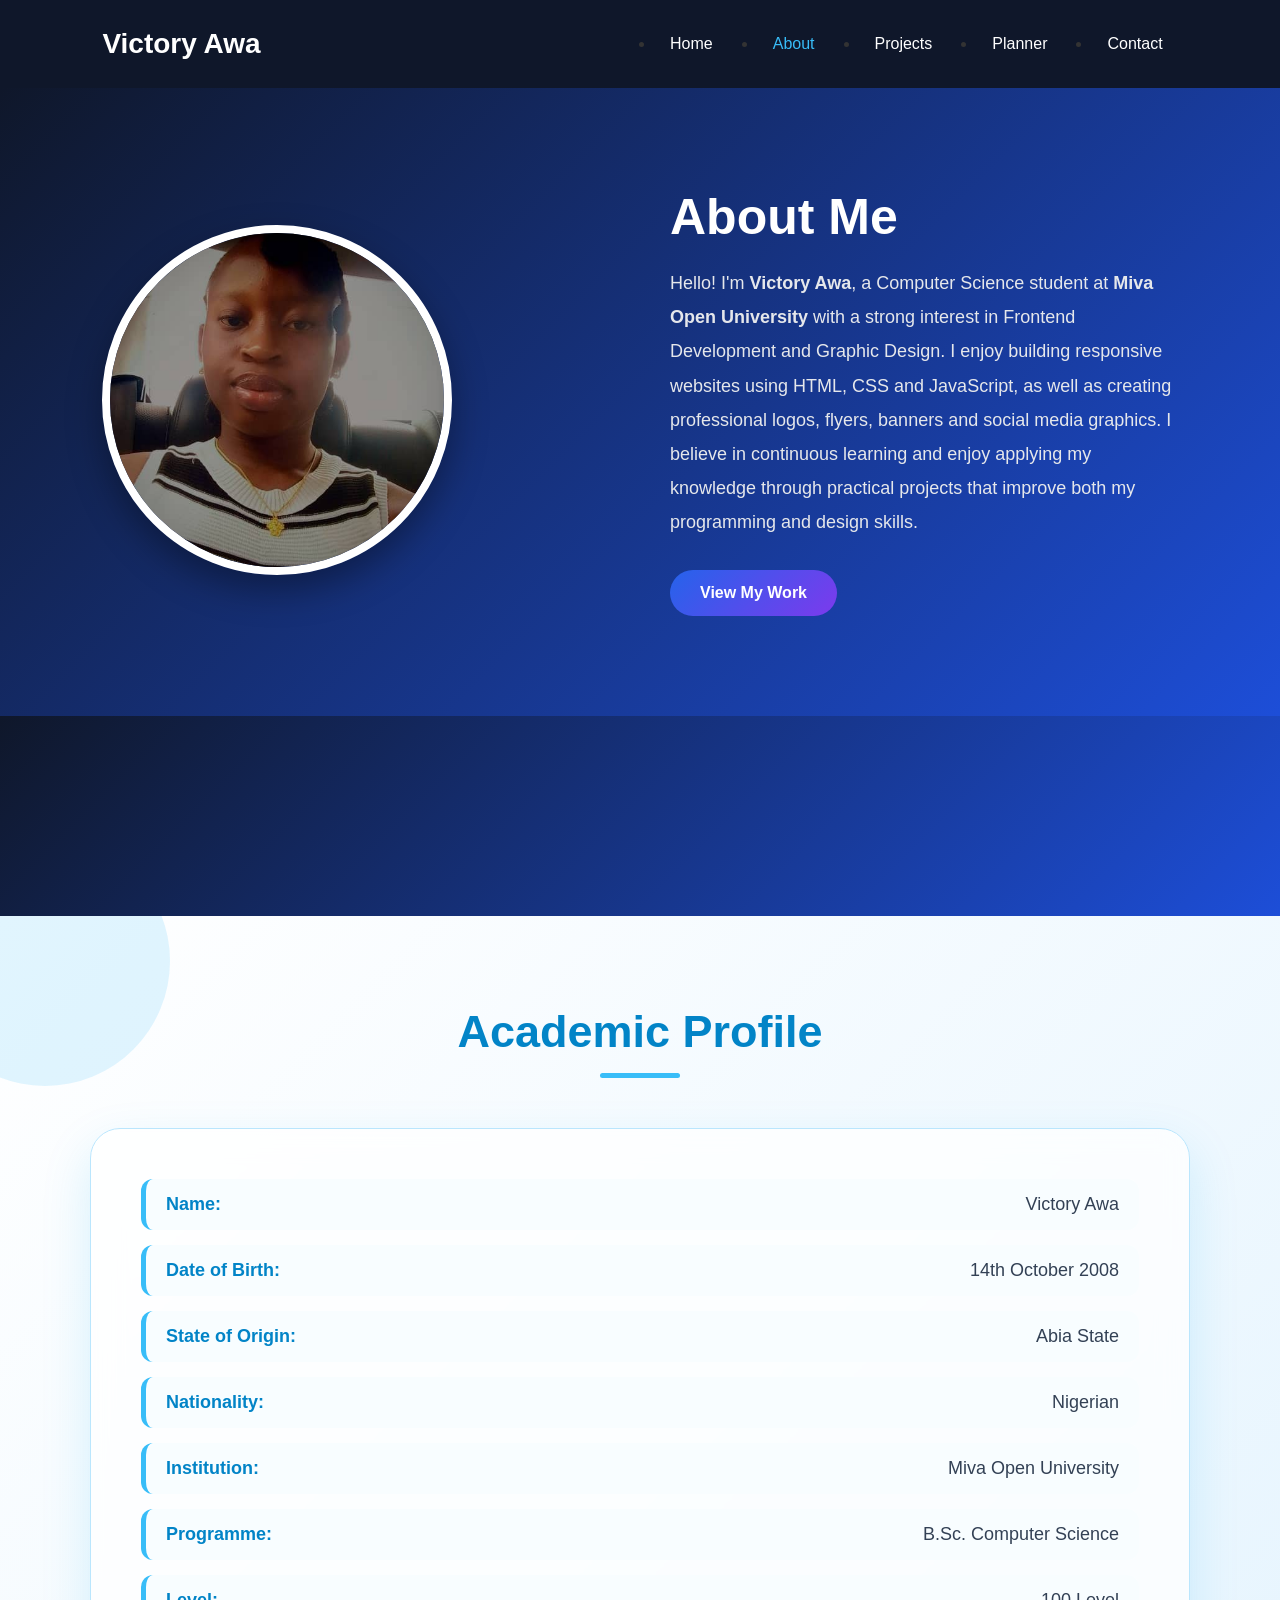
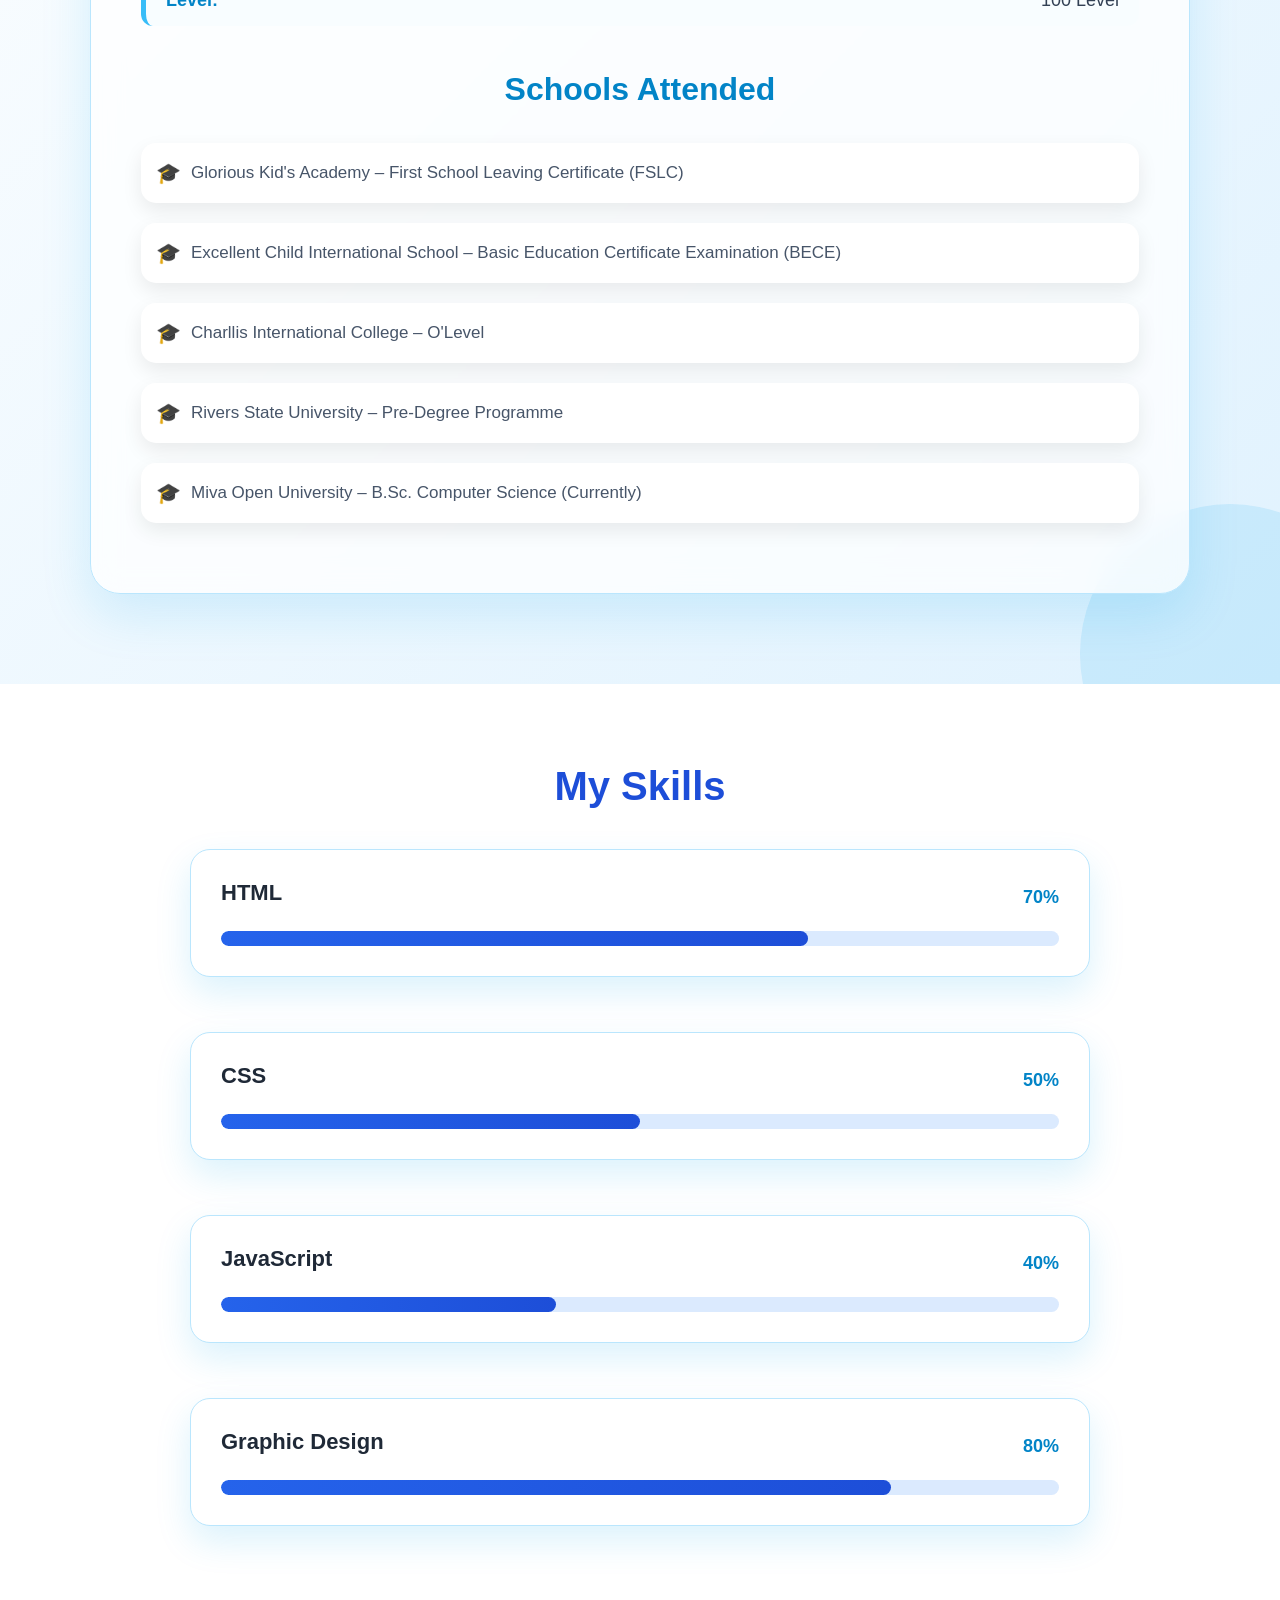
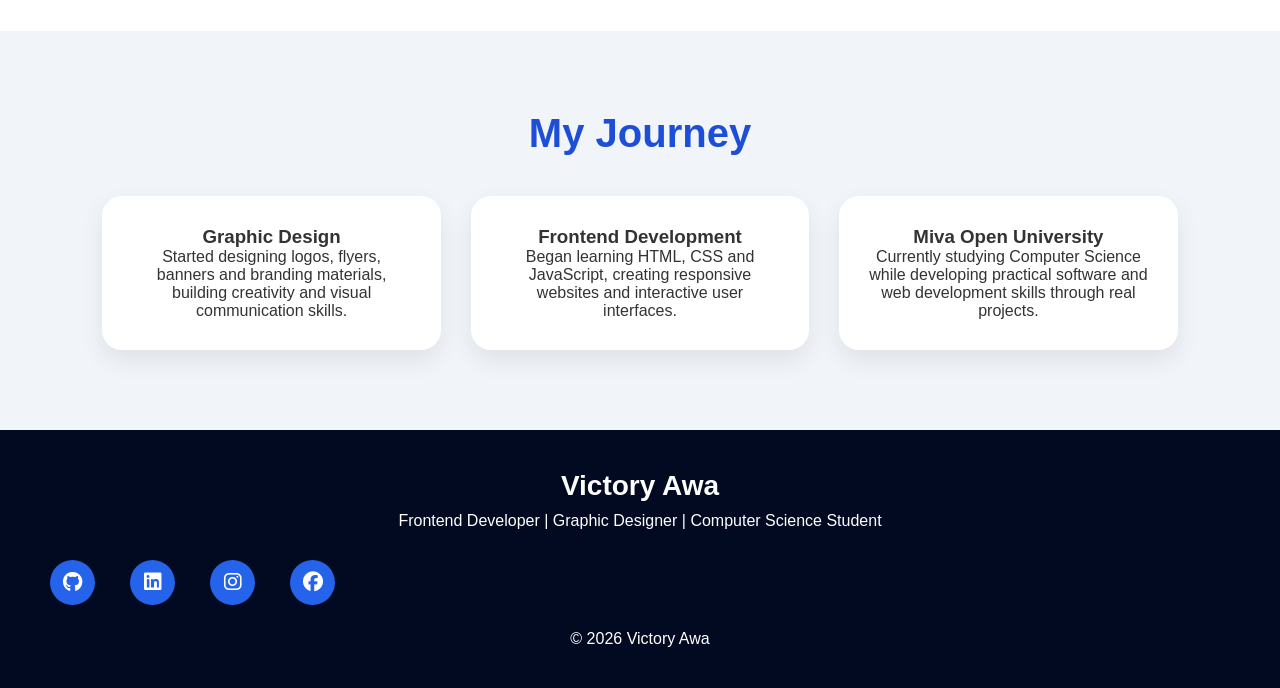
==== about.html @ bce924e0 "Move portfolio files to repository root" ====
<!DOCTYPE html>
<html lang="en">

<head>

<meta charset="UTF-8">
<meta name="viewport" content="width=device-width, initial-scale=1.0">

<title>About | Victory Awa</title>

<link rel="stylesheet" href="css/style.css">

<link rel="stylesheet"
    <link rel="stylesheet" href="https://cdnjs.cloudflare.com/ajax/libs/font-awesome/6.5.0/css/all.min.css">

</head>


<body>


<header>

<nav class="navbar">

<div class="logo">
Victory Awa
</div>


<ul class="nav-links">

<li><a href="index.html">Home</a></li>

<li><a href="about.html" class="active">About</a></li>

<li><a href="projects.html">Projects</a></li>

<li><a href="planner.html">Planner</a></li>

<li><a href="contact.html">Contact</a></li>

</ul>

</nav>

</header>

<section class="about-hero">


<div class="about-image">

<img src="images/PROFILE.jpg.jpeg" alt="Victory Awa">

</div>



<div class="about-text">


<h1>
About Me
</h1>

<p>
Hello! I'm <strong>Victory Awa</strong>, a Computer Science student at
<strong>Miva Open University</strong> with a strong interest in Frontend Development and Graphic Design.

I enjoy building responsive websites using HTML, CSS and JavaScript, as well as creating professional logos, flyers, banners and social media graphics.

I believe in continuous learning and enjoy applying my knowledge through practical projects that improve both my programming and design skills.
</p>


<a href="projects.html" class="btn">
View My Work
</a>


</div>


</section>


<section class="about-hero">

    <!-- Your picture and About Me text -->

</section>

<!-- PASTE THE ACADEMIC PROFILE HERE -->

<section class="academic-profile">

    <h2>Academic Profile</h2>

    <div class="academic-card">

        <p><strong>Name:</strong> Victory Awa</p>

        <p><strong>Date of Birth:</strong> 14th October 2008</p>

        <p><strong>State of Origin:</strong> Abia State</p>

        <p><strong>Nationality:</strong> Nigerian</p>

        <p><strong>Institution:</strong> Miva Open University</p>

        <p><strong>Programme:</strong> B.Sc. Computer Science</p>

        <p><strong>Level:</strong> 100 Level</p>

        <h3>Schools Attended</h3>

        <ul class="school-list">
            <li>Glorious Kid's Academy – First School Leaving Certificate (FSLC)</li>
            <li>Excellent Child International School – Basic Education Certificate Examination (BECE)</li>
            <li>Charllis International College – O'Level</li>
            <li>Rivers State University – Pre-Degree Programme</li>
            <li>Miva Open University – B.Sc. Computer Science (Currently)</li>
        </ul>

    </div>

</section>

<section class="skills-section">

    <h2>My Skills</h2>

    <div class="skills-container">

        <div class="skill">

            <div class="skill-title">
                <h3>HTML</h3>
                <span>70%</span>
            </div>

            <div class="bar">
                <span style="width:70%"></span>
            </div>

        </div>


        <div class="skill">

            <div class="skill-title">
                <h3>CSS</h3>
                <span>50%</span>
            </div>

            <div class="bar">
                <span style="width:50%"></span>
            </div>

        </div>


        <div class="skill">

            <div class="skill-title">
                <h3>JavaScript</h3>
                <span>40%</span>
            </div>

            <div class="bar">
                <span style="width:40%"></span>
            </div>

        </div>


        <div class="skill">

            <div class="skill-title">
                <h3>Graphic Design</h3>
                <span>80%</span>
            </div>

            <div class="bar">
                <span style="width:80%"></span>
            </div>

        </div>


    </div>

</section>

<section class="journey">

<h2>
My Journey
</h2>

<div class="timeline">

<div class="timeline-card">

<h3>Graphic Design</h3>

<p>
Started designing logos, flyers, banners and branding materials, building creativity and visual communication skills.
</p>
</div>

<div class="timeline-card">
<h3>Frontend Development</h3>

<p>
Began learning HTML, CSS and JavaScript, creating responsive websites and interactive user interfaces.
</p>

</div>



<div class="timeline-card">

<h3>Miva Open University</h3>

<p>
Currently studying Computer Science while developing practical software and web development skills through real projects.
</p>
</div>



</div>


</section>







<footer>


<h3>
Victory Awa
</h3>


<p>
Frontend Developer | Graphic Designer | Computer Science Student
</p>
<div class="social-links">

       <a href="https://github.com/vawa4101-byte" target="_blank">
    <i class="fab fa-github"></i>
</a>

<a href="https://www.linkedin.com/in/victory-awa-86080041b?utm_source=share_via&utm_content=profile&utm_medium=member_android" target="_blank">
    <i class="fab fa-linkedin"></i>
</a>

<a href="https://www.instagram.com/vic973tory?igsh=dDZxZGE0OThobXF5" target="_blank">
    <i class="fab fa-instagram"></i>
</a>

<a href="https://www.facebook.com/share/1CQJ4RZ9uT/" target="_blank">
    <i class="fab fa-facebook"></i>
</a>

    </div>

<p>
© 2026 Victory Awa
</p>


</footer>



</body>

</html>
---- css/style.css ----
*{

    margin:0;

    padding:0;

    box-sizing:border-box;

   font-family: Arial, Helvetica, sans-serif;

}



body{

    background:#f5f7fa;

    color:#333;

}



.navbar{

    display:flex;

    justify-content:space-between;

    align-items:center;

    padding:20px 8%;

    background:#0f172a;

    position:relative;

    top:0;

    z-index:1000;

}

.logo{

    color:#fff;

    font-size:28px;

    font-weight:bold;

}



/* .nav-links{

    display:flex;

    list-style:none;

    gap:30px;

} */
.nav-links{
    display:none;
    flex-direction:column;
    position:absolute;
    top:70px;
    left:0;
    width:100%;
    background:#0f172a;
}



.nav-links li a{

    color:#fff;

    text-decoration:none;

    transition:.3s;

}
.nav-links li{
    text-align:center;
    padding:15px;
}



.nav-links li a:hover,

.nav-links li a.active{

    color:#38bdf8;

}
.nav-links.active{
    display:flex;
}


.hero{

    min-height:75vh;

    display:flex;

    justify-content:space-between;

    align-items:center;

    padding:80px 8%;

    gap:60px;

}



.hero-text{

    flex:1;

}



.hero-text h1{

    font-size:55px;

    margin-bottom:15px;

}



.hero-text h2{

    color:#2563eb;

    margin-bottom:20px;

}



.hero-text p{

    line-height:1.8;

    margin-bottom:30px;

    font-size:18px;

}



.btn{

    display:inline-block;

    padding:14px 35px;

    background:#2563eb;

    color:#fff;

    text-decoration:none;

    border-radius:8px;

    font-weight:600;

    transition:.3s;

}



.btn:hover{

    background:#1d4ed8;

    transform:translateY(-3px);

}



.hero-image{

    flex:1;

    display:flex;

    justify-content:center;

}



.hero-image img{

    width:350px;

    height:350px;

    border-radius:50%;

    object-fit:cover;

    border:8px solid white;

    box-shadow:0 15px 40px rgba(0,0,0,.25);

    transition:0.4s;

}



.hero-image img:hover{

    transform:scale(1.05);

}



@media(max-width:768px){



.navbar{

    flex-direction:column;

    gap:20px;

}



.nav-links{

    flex-direction:column;

    text-align:center;

}



.hero{

    flex-direction:column-reverse;

    text-align:center;

}



.hero-text h1{

    font-size:40px;

}



.hero-image img{

    width:280px;

    height:280px;

}

}

.projects{

    padding:80px 8%;

}



.section-title{

    text-align:center;

    font-size:40px;

    margin-bottom:50px;

}



.project-container{

    display:grid;

    grid-template-columns:repeat(auto-fit,minmax(300px,1fr));

    gap:30px;

}



.project-card{

    background:#fff;

    border-radius:15px;

    overflow:hidden;

    box-shadow:0 10px 20px rgba(0,0,0,.1);

    transition:.3s;

}



.project-card:hover{

    transform:translateY(-10px);

}



.project-card img{

    width:100%;

    height:220px;

    object-fit:cover;

}



.project-card h2{

    padding:20px 20px 10px;

}



.project-card p{

    padding:0 20px 20px;

    line-height:1.7;

}



.project-card .btn{

    margin:20px;

    display:inline-block;

}

.planner{

    padding:80px 8%;

}



.task-box{

    display:flex;

    gap:15px;

    margin-bottom:30px;

}



.task-box input{

    flex:1;

    padding:15px;

    border:2px solid #ddd;

    border-radius:8px;

    font-size:16px;

}



.task-box button{

    padding:15px 30px;

    border:none;

    background:#2563eb;

    color:white;

    cursor:pointer;

    border-radius:8px;

}



#taskList{

    list-style:none;

}



#taskList li{

    background:white;

    padding:15px;

    margin-bottom:15px;

    border-radius:8px;

    display:flex;

    justify-content:space-between;

    align-items:center;

    box-shadow:0 5px 15px rgba(0,0,0,.1);

}



.completed span{

    text-decoration:line-through;

    color:gray;

}



.complete,

.delete{

    border:none;

    padding:8px 12px;

    cursor:pointer;

    margin-left:5px;

}



.complete{

    background:green;

    color:white;

}



.delete{

    background:red;

    color:white;

}

.hero{

    background:linear-gradient(135deg,#0f172a,#1e3a8a);

    color:white;

    border-radius:0 0 40px 40px;

}



.hero h3{

    font-size:24px;

    margin-bottom:10px;

    color:#93c5fd;

}



.hero-buttons{

    display:flex;

    gap:20px;

    margin-top:30px;

}



.btn-outline{

    background:transparent;

    border:2px solid white;

}



.btn-outline:hover{

    background:white;

    color:#1e3a8a;

}

.about{

    padding:80px 8%;

}



.about-container{

    display:grid;

    grid-template-columns:1fr 2fr;

    gap:50px;

    align-items:center;

}



.about-image img{

    width:100%;

    max-width:350px;

    border-radius:20px;

    box-shadow:0 10px 30px rgba(0,0,0,.2);

}



.about-content p{

    margin:20px 0;

    line-height:1.8;

}



.info-grid{

    display:grid;

    grid-template-columns:repeat(auto-fit,minmax(200px,1fr));

    gap:20px;

    margin-top:30px;

}



.info-card{

    background:#fff;

    padding:25px;

    border-radius:15px;

    text-align:center;

    box-shadow:0 5px 15px rgba(0,0,0,.1);

    transition:.3s;

}



.info-card:hover{

    transform:translateY(-8px);

}



.info-card i{

    font-size:40px;

    color:#2563eb;

    margin-bottom:15px;

}



@media(max-width:768px){



.about-container{

    grid-template-columns:1fr;

    text-align:center;

}



.about-image{

    display:flex;

    justify-content:center;

}



}

.about-image img{

    width:350px;

    height:350px;

    border-radius:50%;

    object-fit:cover;

    border:8px solid #2563eb;

    box-shadow:0 10px 30px rgba(0,0,0,0.2);

    

}



/* skkills */





/* ===============================

   PREMIUM SKILLS SECTION

================================ */



.skills-section{



    padding:90px 8%;



    background:

    linear-gradient(135deg,#ffffff,#e0f2fe);



    position:relative;



    overflow:hidden;



}





.skills-section h2{



    text-align:center;



    font-size:45px;



    color:#0284c7;



    margin-bottom:50px;



    font-weight:800;



}





.skills-container{



    max-width:900px;



    margin:auto;



    display:grid;



    gap:30px;



}





/* Skill Card */



.skill{



    background:white;



    padding:30px;



    border-radius:20px;



    box-shadow:

    0 15px 35px rgba(14,165,233,.15);



    border:1px solid #bae6fd;



    transition:.4s ease;



}





.skill:hover{



    transform:translateY(-8px);



    box-shadow:

    0 20px 45px rgba(14,165,233,.3);



}







/* Title */



.skill-title{



    display:flex;



    justify-content:space-between;



    align-items:center;



    margin-bottom:15px;



}





.skill-title h3{



    color:#334155;



    font-size:22px;



}





.skill-title span{



    color:#0284c7;



    font-weight:bold;



    font-size:18px;



}







/* Progress Background */



.bar{



    height:18px;



    background:#e2e8f0;



    border-radius:50px;



    overflow:hidden;



}







/* Animated Progress */



.bar span{



    display:block;



    height:100%;



    border-radius:50px;





    background:



    linear-gradient(

    90deg,

    #38bdf8,

    #0284c7

    );





    animation:

    fillBar 2s ease forwards;





    position:relative;



}







/* Moving shine effect */



.bar span::after{



    content:"";



    position:absolute;



    top:0;



    left:-50%;



    width:50%;



    height:100%;





    background:

    rgba(255,255,255,.5);





    animation:

    shine 2s infinite;



}







/* Bar animation */



@keyframes fillBar{



    from{



        width:0;



    }



}







/* Shine animation */



@keyframes shine{



    from{



        left:-50%;



    }





    to{



        left:120%;



    }



}







/* Mobile */



@media(max-width:768px){



.skills-section{



padding:60px 5%;



}





.skills-section h2{



font-size:35px;



}





.skill{



padding:25px;



}



}



.html{

    width:90%;

}



.css{

    width:85%;

}



.javascript{

    width:75%;

}



.design{

    width:80%;

}

.project-icon{

    font-size:50px;

    color:#2563eb;

    margin:30px 0;

}





.project-card{

    text-align:center;

    padding-bottom:30px;

}





.project-card h2{

    margin-bottom:15px;

}





.project-card p{

    padding:0 25px 20px;

    line-height:1.7;

}.projects{

    padding:80px 8%;

    background:#f5f7fb;

}



.section-title{

    text-align:center;

    font-size:42px;

    margin-bottom:50px;

}



.project-container{

    display:grid;

    grid-template-columns:repeat(auto-fit, minmax(320px, 1fr));

    gap:30px;

    margin-top:40px;

}

.project-card{

    background:#fff;

    border-radius:20px;

    padding:30px;

    text-align:center;

    box-shadow:0 10px 25px rgba(0,0,0,.1);

    transition:.3s;



    display:flex;

    flex-direction:column;

    justify-content:space-between;



    min-height:420px;

}



.project-card:hover{

    transform:translateY(-10px);

}



.project-icon{

    font-size:55px;

    color:#2563eb;

    margin-bottom:20px;

}



.project-card h2{

    margin-bottom:15px;

}



.project-card p{

    margin-bottom:25px;

    line-height:1.7;

}



.project-card .btn{

    display:inline-block;

    padding:12px 25px;

    background:#2563eb;

    color:#fff;

    text-decoration:none;

    border-radius:8px;

    transition:.3s;

}



.project-card .btn:hover{

    background:#1d4ed8;

}

.project-card{

    background:#fff;

    border-radius:20px;

    padding:35px;

    text-align:center;

    box-shadow:0 10px 25px rgba(0,0,0,.12);

    transition:0.4s ease;

}



.project-card:hover{

    transform:translateY(-12px);

    box-shadow:0 18px 35px rgba(37,99,235,.25);

}



.project-icon{

    font-size:60px;

    color:#2563eb;

    margin-bottom:20px;

}



.project-card h2{

    margin-bottom:15px;

    color:#0f172a;

}



.project-card p{

    line-height:1.8;

    margin-bottom:25px;

}



.project-card .btn{

    width:100%;

}

.gallery{

    padding:80px 8%;

}



.gallery-container{

    display:grid;

    grid-template-columns:repeat(auto-fit,minmax(250px,1fr));

    gap:25px;

}



.gallery-item{

    overflow:hidden;

    border-radius:20px;

    box-shadow:0 10px 25px rgba(0,0,0,.15);

}



.gallery-item img{

    width:100%;

    height:250px;

    object-fit:cover;

    transition:.4s;

}



.gallery-item img:hover{

    transform:scale(1.08);

}



.project-subtitle{

    text-align:center;

    margin-bottom:50px;

    color:#666;

    font-size:18px;

}

.contact{

    padding:80px 8%;

    background:#f5f7fb;

}



.contact-subtitle{

    text-align:center;

    color:#666;

    margin-bottom:50px;

}



.contact-container{

    display:grid;

    grid-template-columns:1fr 2fr;

    gap:40px;

}



.contact-info{

    display:flex;

    flex-direction:column;

    gap:25px;

}



.info-box{

    background:#fff;

    padding:25px;

    border-radius:15px;

    text-align:center;

    box-shadow:0 10px 20px rgba(0,0,0,.1);

}



.info-box i{

    font-size:35px;

    color:#2563eb;

    margin-bottom:15px;

}



.contact-form{

    background:#fff;

    padding:35px;

    border-radius:15px;

    box-shadow:0 10px 20px rgba(0,0,0,.1);

}



.contact-form input,

.contact-form textarea{

    width:100%;

    padding:15px;

    margin-bottom:20px;

    border:2px solid #ddd;

    border-radius:8px;

    font-size:16px;

}



.contact-form input:focus,

.contact-form textarea:focus{

    outline:none;

    border-color:#2563eb;

}



.contact-form button{

    border:none;

    cursor:pointer;

}



@media(max-width:768px){



.contact-container{

    grid-template-columns:1fr;

}



}

.footer{

    background:#0f172a;

    color:white;

    text-align:center;

    padding:50px 20px;

    margin-top:80px;

}



.footer h2{

    margin-bottom:10px;

}



.footer p{

    margin:10px 0;

}



.social-links{

    margin:25px 0;

}



.social-links a{

    display:inline-flex;

    justify-content:center;

    align-items:center;

    width:45px;

    height:45px;

    margin:0 10px;

    border-radius:50%;

    background:#2563eb;

    color:white;

    text-decoration:none;

    font-size:20px;

    transition:.3s;

}



.social-links a:hover{

    background:white;

    color:#2563eb;

    transform:translateY(-5px);

}



.copyright{

    margin-top:20px;

    font-size:14px;

    color:#ccc;

}

/* ================= PLANNER PAGE ================= */



.planner{

    padding:80px 8%;

    min-height:100vh;

    background:#f5f7fb;

}



.task-box{

    display:flex;

    gap:15px;

    margin:40px auto;

    max-width:800px;

}



.task-box input{

    flex:1;

    padding:15px;

    font-size:17px;

    border:2px solid #ddd;

    border-radius:10px;

}



.task-box button{

    background:#2563eb;

    color:white;

    border:none;

    padding:15px 30px;

    border-radius:10px;

    cursor:pointer;

    transition:.3s;

}



.task-box button:hover{

    background:#1d4ed8;

}



#taskList{

    list-style:none;

    max-width:800px;

    margin:auto;

}



#taskList li{

    background:white;

    padding:18px;

    margin-bottom:15px;

    display:flex;

    justify-content:space-between;

    align-items:center;

    border-radius:10px;

    box-shadow:0 5px 15px rgba(0,0,0,.1);

}



.complete{

    background:green;

    color:white;

    border:none;

    padding:8px 15px;

    border-radius:6px;

    cursor:pointer;

    margin-right:10px;

}



.delete{

    background:red;

    color:white;

    border:none;

    padding:8px 15px;

    border-radius:6px;

    cursor:pointer;

}



.completed span{

    text-decoration:line-through;

    color:gray;

}



@media(max-width:768px){



.task-box{

    flex-direction:column;

}



.task-box button{

    width:100%;

}



}

/* ================= CONTACT PAGE ================= */



.contact{

    padding:80px 8%;

    background:#f5f7fb;

    min-height:100vh;

}



.contact-container{

    display:grid;

    grid-template-columns:1fr 1.5fr;

    gap:40px;

    margin-top:50px;

    align-items:start;

}



.contact-info{

    background:#0f172a;

    color:#fff;

    padding:40px;

    border-radius:20px;

}



.contact-info h2{

    margin-bottom:25px;

    font-size:30px;

}



.contact-info p{

    margin:20px 0;

    font-size:18px;

    display:flex;

    align-items:center;

    gap:12px;

}



.contact-info i{

    color:#38bdf8;

    font-size:22px;

}



.contact-form{

    background:#fff;

    padding:40px;

    border-radius:20px;

    box-shadow:0 10px 30px rgba(0,0,0,.1);

}



.contact-form input,

.contact-form textarea{

    width:100%;

    padding:15px;

    margin-bottom:20px;

    border:2px solid #ddd;

    border-radius:10px;

    font-size:16px;

    transition:.3s;

}



.contact-form input:focus,

.contact-form textarea:focus{

    border-color:#2563eb;

    outline:none;

}



.contact-form textarea{

    resize:none;

}



.contact-form .btn{

    width:100%;

    border:none;

    cursor:pointer;

}



.social-links{

    display:flex;

    gap:15px;

    margin-top:30px;

}



.social-links a{

    width:45px;

    height:45px;

    display:flex;

    justify-content:center;

    align-items:center;

    background:#2563eb;

    color:#fff;

    border-radius:50%;

    text-decoration:none;

    transition:.3s;

}



.social-links a:hover{

    background:#38bdf8;

    transform:translateY(-5px);

}



@media(max-width:768px){



.contact-container{

    grid-template-columns:1fr;

}



.contact-info,

.contact-form{

    padding:25px;

}



}

/* ===== MOBILE NAVIGATION ===== */


/* ================= MOBILE NAVIGATION ================= */

/* Hide menu button on desktop */
.menu-toggle{
    display:none;
    font-size:30px;
    color:#fff;
    cursor:pointer;
}

/* Desktop Navigation */
@media (min-width:769px){

    .menu-toggle{
        display:none;
    }

    .nav-links{
        display:flex !important;
        flex-direction:row;
        position:static;
        background:none;
        width:auto;
        padding:0;
        gap:30px;
    }

}

/* Mobile Navigation */
@media (max-width:768px){

    .navbar{
        position:relative;
        display:flex;
        justify-content:space-between;
        align-items:center;
        flex-wrap:wrap;
    }

    .menu-toggle{
        display:block;
    }

    .nav-links{
        display:none;
        flex-direction:column;
        position:absolute;
        top:100%;
        left:0;
        width:100%;
        background:#0f172a;
        padding:20px 0;
        z-index:999;
    }

    .nav-links.active{
        display:flex;
    }

    .nav-links li{
        list-style:none;
        margin:15px 0;
        text-align:center;
    }

    .nav-links li a{
        display:block;
        color:#fff;
        text-decoration:none;
        font-size:18px;
    }



}

#typing{

    color:#38bdf8;

    font-weight:bold;

    border-right:3px solid white;

    padding-right:5px;

    animation:blink .8s infinite;

}



@keyframes blink{



50%{



border-color:transparent;



}



}

.info-card{

    background:#fff;

    border-radius:15px;

    padding:25px;

    margin-bottom:20px;

    text-align:center;

}



.info-card i{

    font-size:28px;

    color:#38bdf8;

    margin-bottom:10px;

}



.info-card h3{

    margin:10px 0;

    color:#0f172a;

}



.info-card p{

    color:#555;

    font-size:16px;

}

/* ================= GALLERY ================= */



.gallery{

    padding:80px 8%;

}



.gallery-heading{

    font-size:28px;

    margin:60px 0 25px;

    color:#1e3a8a;

    text-align:left;

}



.gallery-grid{

    display:grid;

    grid-template-columns:repeat(auto-fit,minmax(300px,1fr));

    gap:25px;

}



.gallery-img{

    width:100%;

    height:250px;

    object-fit:cover;

    border-radius:15px;

    cursor:pointer;

    transition:.4s;

    box-shadow:0 10px 25px rgba(0,0,0,.15);

}



.gallery-img:hover{

    transform:scale(1.04);

}



.project-subtitle{

    text-align:center;

    margin-bottom:50px;

    color:#666;

    font-size:18px;

}

/* ================= PROJECT PAGE DESIGN ================= */





.project-hero{



    background:linear-gradient(135deg,#2563eb,#7c3aed);



    color:white;



    text-align:center;



    padding:90px 8%;



}





.project-hero h1{



    font-size:50px;



    margin-bottom:20px;



}





.project-hero p{



    font-size:20px;



}











/* FEATURED PROJECT */





.featured-project{



    display:grid;



    grid-template-columns:1fr 1fr;



    gap:50px;



    padding:80px 8%;



    align-items:center;



}





.featured-image img{



    width:100%;



    border-radius:25px;



    box-shadow:0 20px 40px rgba(0,0,0,.15);



}







.featured-text h2{



    font-size:40px;



    color:#2563eb;



    margin-bottom:20px;



}







.featured-text p{



    line-height:1.8;



    font-size:18px;



    margin-bottom:25px;



}









.tech{



    display:flex;



    gap:15px;



    flex-wrap:wrap;



    margin-bottom:30px;



}







.tech span{



    background:#7c3aed;



    color:white;



    padding:10px 20px;



    border-radius:30px;



    font-size:14px;



}











/* GALLERY */





.gallery{



    padding:80px 8%;



    background:#f8fafc;



}







.gallery h2{



    text-align:center;



    font-size:40px;



    color:#2563eb;



}







.gallery p{



    text-align:center;



    margin-bottom:40px;



    color:#666;



}







.gallery h3{



    margin:50px 0 20px;



    font-size:28px;



    color:#7c3aed;



}









.gallery-grid{



    display:grid;



    grid-template-columns:repeat(auto-fit,minmax(280px,1fr));



    gap:25px;



}







.gallery-grid img{



    width:100%;



    height:280px;



    object-fit:cover;



    border-radius:20px;



    box-shadow:0 10px 25px rgba(0,0,0,.15);



    transition:.4s;



    cursor:pointer;



}







.gallery-grid img:hover{



    transform:scale(1.05);



}















/* OTHER PROJECTS */





.other-projects{



    padding:80px 8%;



}







.other-projects h2{



    text-align:center;



    font-size:40px;



    color:#2563eb;



    margin-bottom:40px;



}







.cards{



    display:grid;



    grid-template-columns:repeat(auto-fit,minmax(300px,1fr));



    gap:30px;



}









.card{



    background:white;



    padding:35px;



    border-radius:20px;



    text-align:center;



    box-shadow:0 15px 30px rgba(0,0,0,.1);



    transition:.3s;



}







.card:hover{



    transform:translateY(-10px);



}







.card i{



    font-size:50px;



    color:#7c3aed;



    margin-bottom:20px;



}







.card h3{



    font-size:25px;



    margin-bottom:15px;



}







.card p{



    line-height:1.7;



    margin-bottom:25px;



}













/* BUTTON */





.btn{



    display:inline-block;



    background:linear-gradient(135deg,#2563eb,#7c3aed);



    color:white;



    padding:14px 30px;



    border-radius:30px;



    text-decoration:none;



    transition:.3s;



}







.btn:hover{



    transform:translateY(-3px);



    opacity:.9;



}











/* FOOTER */





footer{



    background:#0f172a;



    color:white;



    text-align:center;



    padding:40px;



}







footer h3{



    font-size:28px;



    margin-bottom:10px;



}



/* MOBILE RESPONSIVE */





@media(max-width:900px){





.featured-project{



    grid-template-columns:1fr;



    text-align:center;



}







.featured-text .tech{



    justify-content:center;



}







.project-hero h1{



    font-size:38px;



}





}

/* ================= HOME PAGE DESIGN ================= */





.hero{



    min-height:90vh;



    display:flex;



    justify-content:space-between;



    align-items:center;



    padding:80px 8%;



    background:linear-gradient(135deg,#0f172a,#2563eb);



    color:white;



    gap:50px;



}









.hero-text{



    flex:1;



}







.hero-text h3{



    color:#38bdf8;



    font-size:25px;



    margin-bottom:15px;



}







.hero-text h1{



    font-size:65px;



    margin-bottom:15px;



}







.hero-text h2{



    color:#facc15;



    font-size:32px;



    margin-bottom:20px;



}







.hero-text p{



    font-size:18px;



    line-height:1.8;



    margin-bottom:30px;



    max-width:600px;



}









.hero-buttons{



    display:flex;



    gap:20px;



    flex-wrap:wrap;



}











.btn-outline{



    background:transparent;



    border:2px solid white;



}







.btn-outline:hover{



    background:white;



    color:#2563eb;



}









.hero-image{



    display:flex;



    justify-content:center;



    flex:1;



}









.hero-image img{



    width:350px;



    height:350px;



    object-fit:cover;



    border-radius:50%;



    border:8px solid white;



    box-shadow:0 20px 40px rgba(0,0,0,.3);



}











/* STATISTICS */





.stats{



    display:grid;



    grid-template-columns:repeat(auto-fit,minmax(200px,1fr));



    gap:25px;



    padding:70px 8%;



    background:#f8fafc;



}









.stat-card{



    background:white;



    text-align:center;



    padding:35px;



    border-radius:20px;



    box-shadow:0 10px 25px rgba(0,0,0,.1);



    transition:.3s;



}







.stat-card:hover{



    transform:translateY(-10px);



}







.stat-card h2{



    color:#2563eb;



    font-size:45px;



}







.stat-card p{



    font-size:18px;



}











/* SERVICES */





.services{



    padding:80px 8%;



}







.section-title{



    text-align:center;



    font-size:40px;



    margin-bottom:50px;



}







.service-container{



    display:grid;



    grid-template-columns:repeat(auto-fit,minmax(280px,1fr));



    gap:30px;



}







.service-card{



    background:white;



    padding:35px;



    border-radius:20px;



    text-align:center;



    box-shadow:0 10px 25px rgba(0,0,0,.1);



    transition:.3s;



}







.service-card:hover{



    transform:translateY(-10px);



}







.service-card i{



    font-size:50px;



    color:#7c3aed;



    margin-bottom:20px;



}







.service-card h3{



    font-size:25px;



    margin-bottom:15px;



}







.service-card p{



    line-height:1.7;



    color:#555;



}











/* CALL TO ACTION */





.cta{



    margin:60px 8%;



    padding:60px;



    text-align:center;



    border-radius:25px;



    background:linear-gradient(135deg,#7c3aed,#2563eb);



    color:white;



}







.cta h2{



    font-size:40px;



    margin-bottom:20px;



}







.cta p{



    margin-bottom:30px;



    font-size:18px;



}









/* MOBILE HOME */





@media(max-width:900px){





.hero{



    flex-direction:column-reverse;



    text-align:center;



}







.hero-text h1{



    font-size:45px;



}







.hero-text h2{



    font-size:25px;



}







.hero-buttons{



    justify-content:center;



}







.hero-image img{



    width:260px;



    height:260px;



}







.cta{



    padding:40px 20px;



}





}

/* ================= ABOUT PAGE ================= */





.about-hero{



display:grid;



grid-template-columns:1fr 1fr;



align-items:center;



gap:60px;



padding:100px 8%;



background:linear-gradient(135deg,#0f172a,#1d4ed8);



color:#fff;



}



.about-image img{



width:350px;



height:350px;



border-radius:50%;



object-fit:cover;



border:8px solid #fff;



box-shadow:0 15px 35px rgba(0,0,0,.35);



}



.about-text h1{



font-size:50px;



margin-bottom:20px;



}



.about-text p{



line-height:1.9;



font-size:18px;



margin-bottom:30px;



color:#e5e7eb;



}



.skills-section{



padding:80px 8%;



background:#ffffff;



}



.skills-section h2,

.journey h2{



text-align:center;



font-size:40px;



margin-bottom:40px;



color:#1d4ed8;



}



.skill{



margin-bottom:25px;



}



.skill h3{



margin-bottom:10px;



color:#1f2937;



}



.bar{



height:15px;



background:#dbeafe;



border-radius:20px;



overflow:hidden;



}



.bar span{



display:block;



height:100%;



background:linear-gradient(90deg,#2563eb,#1d4ed8);



}



.journey{



padding:80px 8%;



background:#f1f5f9;



}



.timeline{



display:grid;



grid-template-columns:repeat(auto-fit,minmax(250px,1fr));



gap:30px;



}



.timeline-card{



background:#fff;



padding:30px;



border-radius:20px;



box-shadow:0 10px 25px rgba(0,0,0,.08);



text-align:center;



transition:.3s;



}



.timeline-card:hover{



transform:translateY(-8px);



box-shadow:0 20px 40px rgba(37,99,235,.2);



}



@media(max-width:900px){



.about-hero{



grid-template-columns:1fr;



text-align:center;



}



.about-image img{



width:260px;



height:260px;



}



}

/* ================= HOME ADDITIONS (OLD BLUE THEME) ================= */





/* Statistics Section */



.stats{



    display:grid;

    grid-template-columns:repeat(auto-fit,minmax(200px,1fr));

    gap:25px;

    padding:60px 8%;

    background:#f5f7fa;



}





.stat-card{



    background:white;

    padding:30px;

    text-align:center;

    border-radius:15px;

    box-shadow:0 8px 20px rgba(0,0,0,0.1);

    transition:0.3s;



}





.stat-card:hover{



    transform:translateY(-8px);



}





.stat-card h2{



    color:#2563eb;

    font-size:45px;

    margin-bottom:10px;



}





.stat-card p{



    font-size:18px;

    color:#333;



}











/* Services Section */



.services{



    padding:80px 8%;



}







.service-container{



    display:grid;

    grid-template-columns:repeat(auto-fit,minmax(250px,1fr));

    gap:30px;



}







.service-card{



    background:white;

    padding:30px;

    text-align:center;

    border-radius:15px;

    box-shadow:0 8px 20px rgba(0,0,0,0.1);

    transition:.3s;



}







.service-card:hover{



    transform:translateY(-10px);



}







.service-card i{



    font-size:45px;

    color:#2563eb;

    margin-bottom:20px;



}







.service-card h3{



    margin-bottom:15px;



}







.service-card p{



    line-height:1.7;

    color:#555;



}











/* Call To Action */



.cta{



    margin:60px 8%;

    padding:50px;

    background:#010d25;

    color:white;

    text-align:center;

    border-radius:20px;



}







.cta h2{



    font-size:35px;

    margin-bottom:15px;



}







.cta p{



    margin-bottom:25px;



}











/* Better footer */



footer{



    background:#010a20;

    color:white;

    text-align:center;

    padding:40px;



}







footer h3{



    font-size:28px;

    margin-bottom:10px;



}









/* Mobile */



@media(max-width:768px){





.stats{



    grid-template-columns:1fr;



}





.cta{



    margin:30px 5%;

    padding:35px 20px;



}





}

.contact-intro{

    text-align:center;

    margin-bottom:60px;

}



.contact-intro h2{

    font-size:42px;

    margin-bottom:15px;

}



.contact-intro p{

    max-width:700px;

    margin:auto;

    color:#666;

    line-height:1.8;

}

.contact-section{

    width:90%;

    max-width:1200px;

    margin:60px auto;

}



.contact-info{

    display:grid;

    grid-template-columns:repeat(auto-fit,minmax(250px,1fr));

    gap:25px;

    margin-bottom:40px;

}



.info-card{

    background:#fff;

    padding:30px;

    border-radius:15px;

    text-align:center;

    box-shadow:0 10px 25px rgba(0,0,0,.08);

}



.info-card i{

    font-size:32px;

    color:#3b82f6;

    margin-bottom:15px;

}



.contact-form{

    background:#fff;

    padding:35px;

    border-radius:15px;

    box-shadow:0 10px 25px rgba(0,0,0,.08);

}



.contact-form input,

.contact-form textarea{

    width:100%;

    padding:15px;

    margin-bottom:20px;

    border:1px solid #ddd;

    border-radius:10px;

    font-size:16px;

}



.contact-intro{

    text-align:center;

    margin:60px auto 40px;

    max-width:700px;

}



.contact-intro p{

    color:#666;

    line-height:1.8;

}

.planner-page{

    min-height:100vh;

    display:flex;

    flex-direction:column;

}



.planner-container{

    flex:1;

}

#addTaskBtn{

    background:#2563eb;

    color:#fff;

    border:none;

    padding:14px 28px;

    border-radius:10px;

    cursor:pointer;

    font-weight:600;

    transition:0.3s;

}



#addTaskBtn:hover{

    background:#1d4ed8;

}

.add-btn{

    background:#2563eb;

    color:#fff;

    border:none;

    padding:14px 28px;

    border-radius:10px;

    font-weight:600;

    cursor:pointer;

    transition:.3s;

}



.add-btn:hover{

    background:#1d4ed8;

    transform:translateY(-2px);

}

.hero-image img,

.about-image img{

    animation: popImage 2.5s ease-in-out infinite;

    transition: 0.4s ease;

    cursor:pointer;

}



.hero-image img:hover,

.about-image img:hover{

    animation-play-state: paused;

    transform: scale(1.15);

}



@keyframes popImage{



    0%{

        transform: scale(1);

    }



    50%{

        transform: scale(1.08);

    }



    100%{

        transform: scale(1);

    }



}

.gallery-img{

    width:100%;

    border-radius:15px;

    cursor:pointer;

    transition:.3s;

}



.gallery-img:hover{

    transform:scale(1.05);

}



#lightbox{

    display:none;

    position:fixed;

    top:0;

    left:0;

    width:100%;

    height:100%;

    background:rgba(0,0,0,.9);

    justify-content:center;

    align-items:center;

    z-index:9999;

}



#lightbox img{

    max-width:90%;

    max-height:90%;

    border-radius:15px;

}



#close{

    position:absolute;

    top:20px;

    right:40px;

    color:#fff;

    font-size:40px;

    cursor:pointer;

}

/* =================================

   PREMIUM ACADEMIC PROFILE DESIGN

================================= */





.academic-profile{



    position:relative;



    padding:90px 6%;



    background:

    linear-gradient(135deg,#ffffff,#e0f2fe);



    overflow:hidden;



}







/* Decorative circles */



.academic-profile::before{



    content:"";



    position:absolute;



    width:250px;

    height:250px;



    background:#38bdf8;



    border-radius:50%;



    top:-80px;

    left:-80px;



    opacity:.15;



}







.academic-profile::after{



    content:"";



    position:absolute;



    width:300px;

    height:300px;



    background:#0ea5e9;



    border-radius:50%;



    bottom:-120px;

    right:-100px;



    opacity:.12;



}







/* Section title */



.academic-profile h2{



    position:relative;



    text-align:center;



    font-size:45px;



    color:#0284c7;



    margin-bottom:50px;



    font-weight:800;



}







.academic-profile h2::after{



    content:"";



    display:block;



    width:80px;



    height:5px;



    background:#38bdf8;



    border-radius:20px;



    margin:15px auto;



}











/* Main profile container */



.academic-card{



    position:relative;



    z-index:2;



    width:100%;



    max-width:1100px;



    margin:auto;



    padding:50px;





    background:



    rgba(255,255,255,0.75);





    backdrop-filter:blur(15px);





    border-radius:30px;





    border:1px solid #bae6fd;





    box-shadow:



    0 20px 50px rgba(14,165,233,.15);





}







/* Personal information grid */



.academic-card p{





    display:flex;



    justify-content:space-between;



    align-items:center;





    padding:15px 20px;





    background:#f8fdff;





    border-left:5px solid #38bdf8;





    border-radius:12px;





    font-size:18px;





    color:#334155;





    margin-bottom:15px;





    transition:.3s ease;





}







.academic-card p:hover{





    transform:translateX(8px);





    background:#e0f2fe;





}







.academic-card strong{





    color:#0284c7;



}











/* Schools heading */





.academic-card h3{





    margin-top:45px;





    font-size:32px;





    color:#0284c7;





    text-align:center;





}











/* School timeline */





.school-list{





    margin-top:35px;



    list-style:none;



    padding:0;





}







.school-list li{





    position:relative;





    padding:20px 25px 20px 50px;





    margin-bottom:20px;





    background:white;





    border-radius:15px;





    box-shadow:



    0 8px 20px rgba(0,0,0,.08);





    color:#475569;





    font-size:17px;





    transition:.3s;





}







/* Timeline dot */





.school-list li::before{





    content:"🎓";





    position:absolute;





    left:15px;





    top:18px;





    font-size:20px;





}







.school-list li:hover{





    transform:translateY(-5px);





    box-shadow:



    0 15px 30px rgba(14,165,233,.2);





}











/* Responsive */



@media(max-width:768px){





.academic-profile{



padding:60px 5%;



}





.academic-card{



padding:25px;



}





.academic-card p{



display:block;



}





.academic-profile h2{



font-size:34px;



}





}

/* =====================================

   GLOBAL RESPONSIVE DESIGN

   Victory Awa Portfolio

===================================== */





/* Tablets */

@media (max-width: 1024px){



    .navbar{

        padding:20px 5%;

    }





    .about-hero,

    .project-hero,

    .featured-project{



        grid-template-columns:1fr;



        text-align:center;



        gap:40px;



    }





    .about-image{



        order:-1;



    }





    .about-image img{



        width:280px;

        height:280px;



    }





    .about-text h1{



        font-size:42px;



    }





    .featured-image img{



        width:90%;



    }





    .cards{



        grid-template-columns:repeat(2,1fr);



    }





    .gallery-grid{



        grid-template-columns:repeat(2,1fr);



    }



}









/* Mobile Devices */

@media (max-width:768px){





/* Navbar */



.navbar{



    flex-direction:column;



    gap:20px;



}





.nav-links{



    flex-wrap:wrap;



    justify-content:center;



    gap:15px;



}





.nav-links a{



    font-size:14px;



}











/* Hero Sections */



.about-hero{



    padding:50px 5%;



}





.about-text h1{



    font-size:35px;



    line-height:1.2;



}





.about-text p{



    font-size:16px;



}









/* Buttons */



.btn,

.secondary-btn{



    width:100%;



    text-align:center;



}









/* Images */



.about-image img{



    width:220px;



    height:220px;



}









/* Academic Profile */





.academic-profile{



    padding:50px 5%;



}





.academic-card{



    padding:25px;



}





.academic-card p{



    display:block;



    font-size:16px;



}









/* Skills */





.skills-section{



    padding:50px 5%;



}





.skill{



    padding:20px;



}





.skill-title h3{



    font-size:18px;



}











/* Projects */





.featured-project{



    padding:50px 5%;



}





.cards{



    grid-template-columns:1fr;



}





.card{



    padding:25px;



}











/* Gallery */





.gallery{



    padding:50px 5%;



}





.gallery-grid{



    grid-template-columns:1fr;



}





.gallery img{



    width:100%;



}









/* Contact */





.contact-intro{



    padding:50px 5%;



}





.contact-form{



    width:100%;



}





.contact-form input,

.contact-form textarea{



    width:100%;



}











/* Planner */





.planner{



    padding:50px 5%;



}





.task-box{



    flex-direction:column;



}





.task-box input,

.task-box button{



    width:100%;



}











/* Footer */





footer{



    padding:40px 5%;



    text-align:center;



}





.social-links{



    justify-content:center;



}





}









/* Small Phones */



@media(max-width:480px){





.logo{



    font-size:22px;



}







.nav-links{



    flex-direction:column;



}







.about-text h1{



    font-size:30px;



}







.academic-profile h2,

.skills-section h2,

.gallery h2{



    font-size:30px;



}







.bar{



    height:12px;



}







.card h3{



    font-size:20px;



}







footer p{



    font-size:14px;



}





}
/* ================= AUDIO INTRO ================= */

.intro-audio{
    padding:80px 8%;
    text-align:center;
    background:#f8fafc;
}

.intro-audio h2{
    font-size:40px;
    color:#2563eb;
    margin-bottom:20px;
}

.intro-audio p{
    color:#555;
    margin-bottom:25px;
    line-height:1.8;
}

.intro-audio audio{
    width:100%;
    max-width:600px;
}

@media(max-width:768px){

.intro-audio{
    padding:60px 5%;
}

.intro-audio h2{
    font-size:30px;
}

}
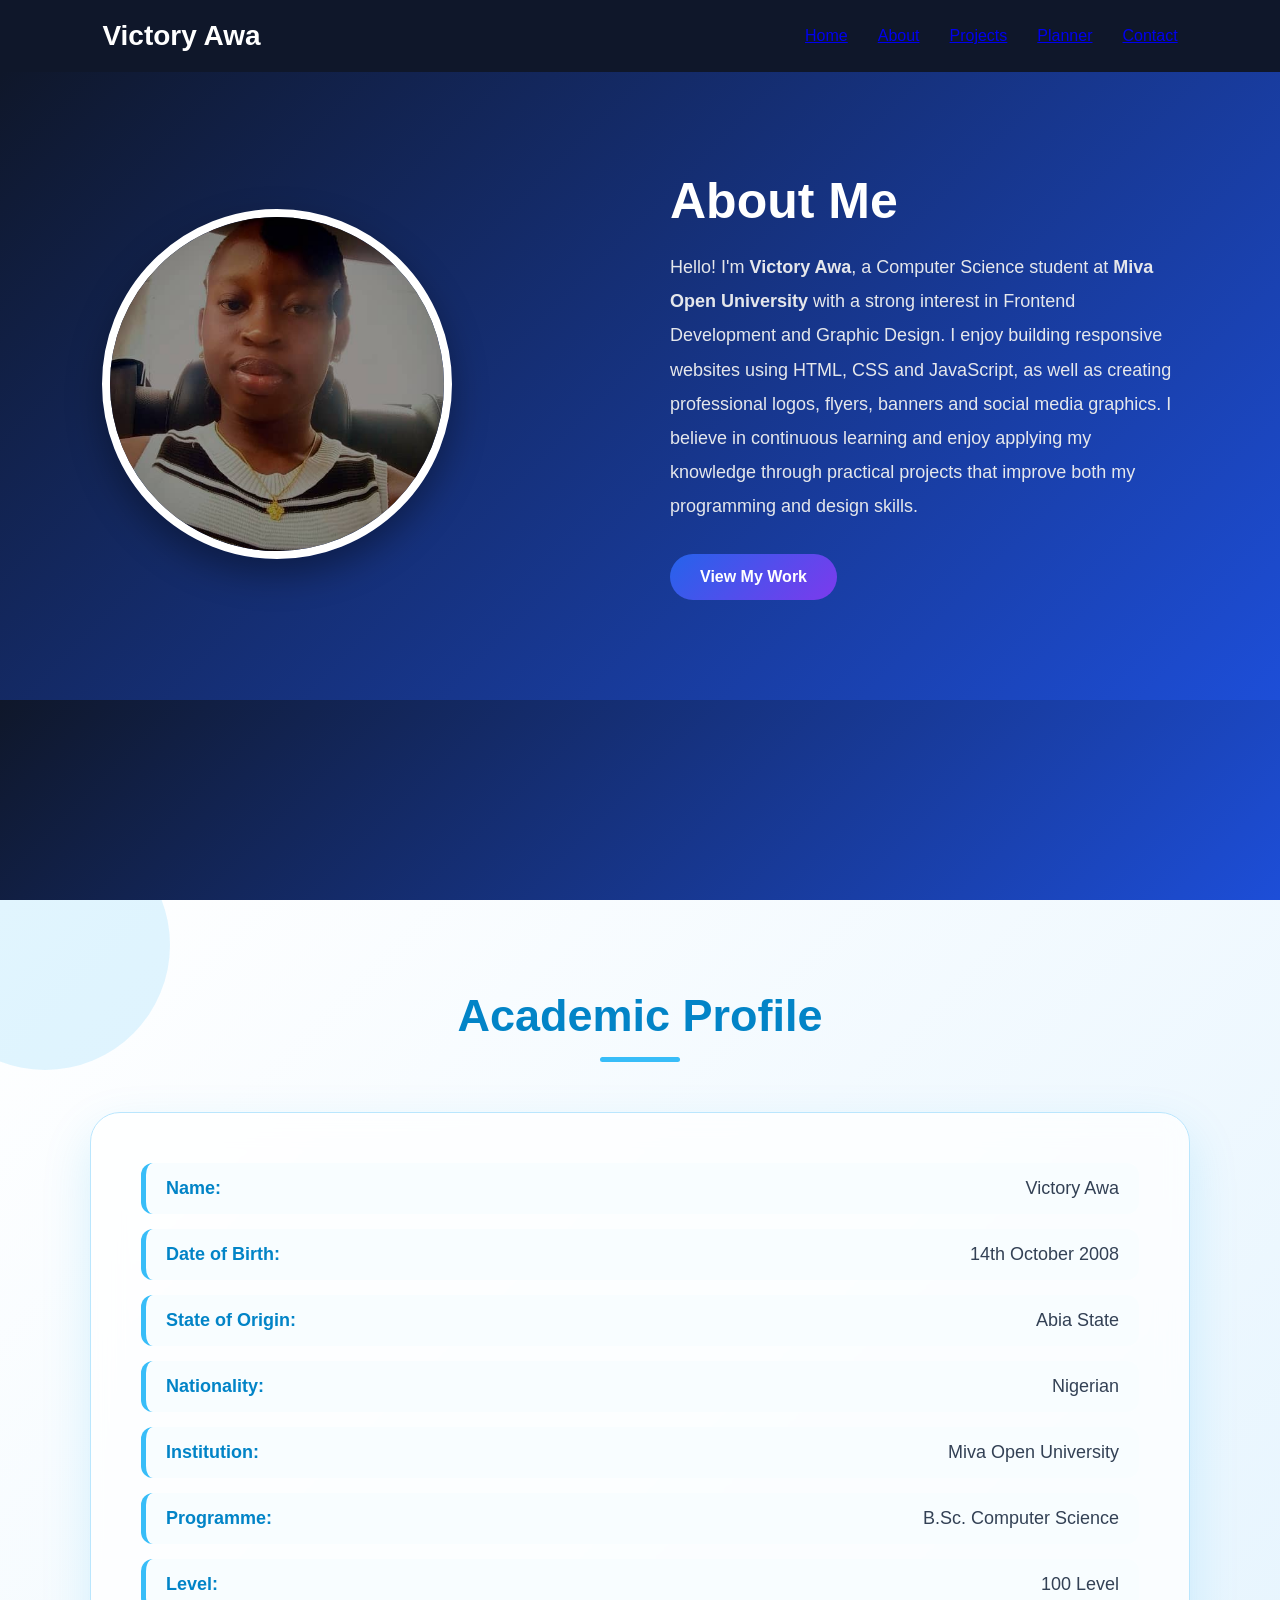
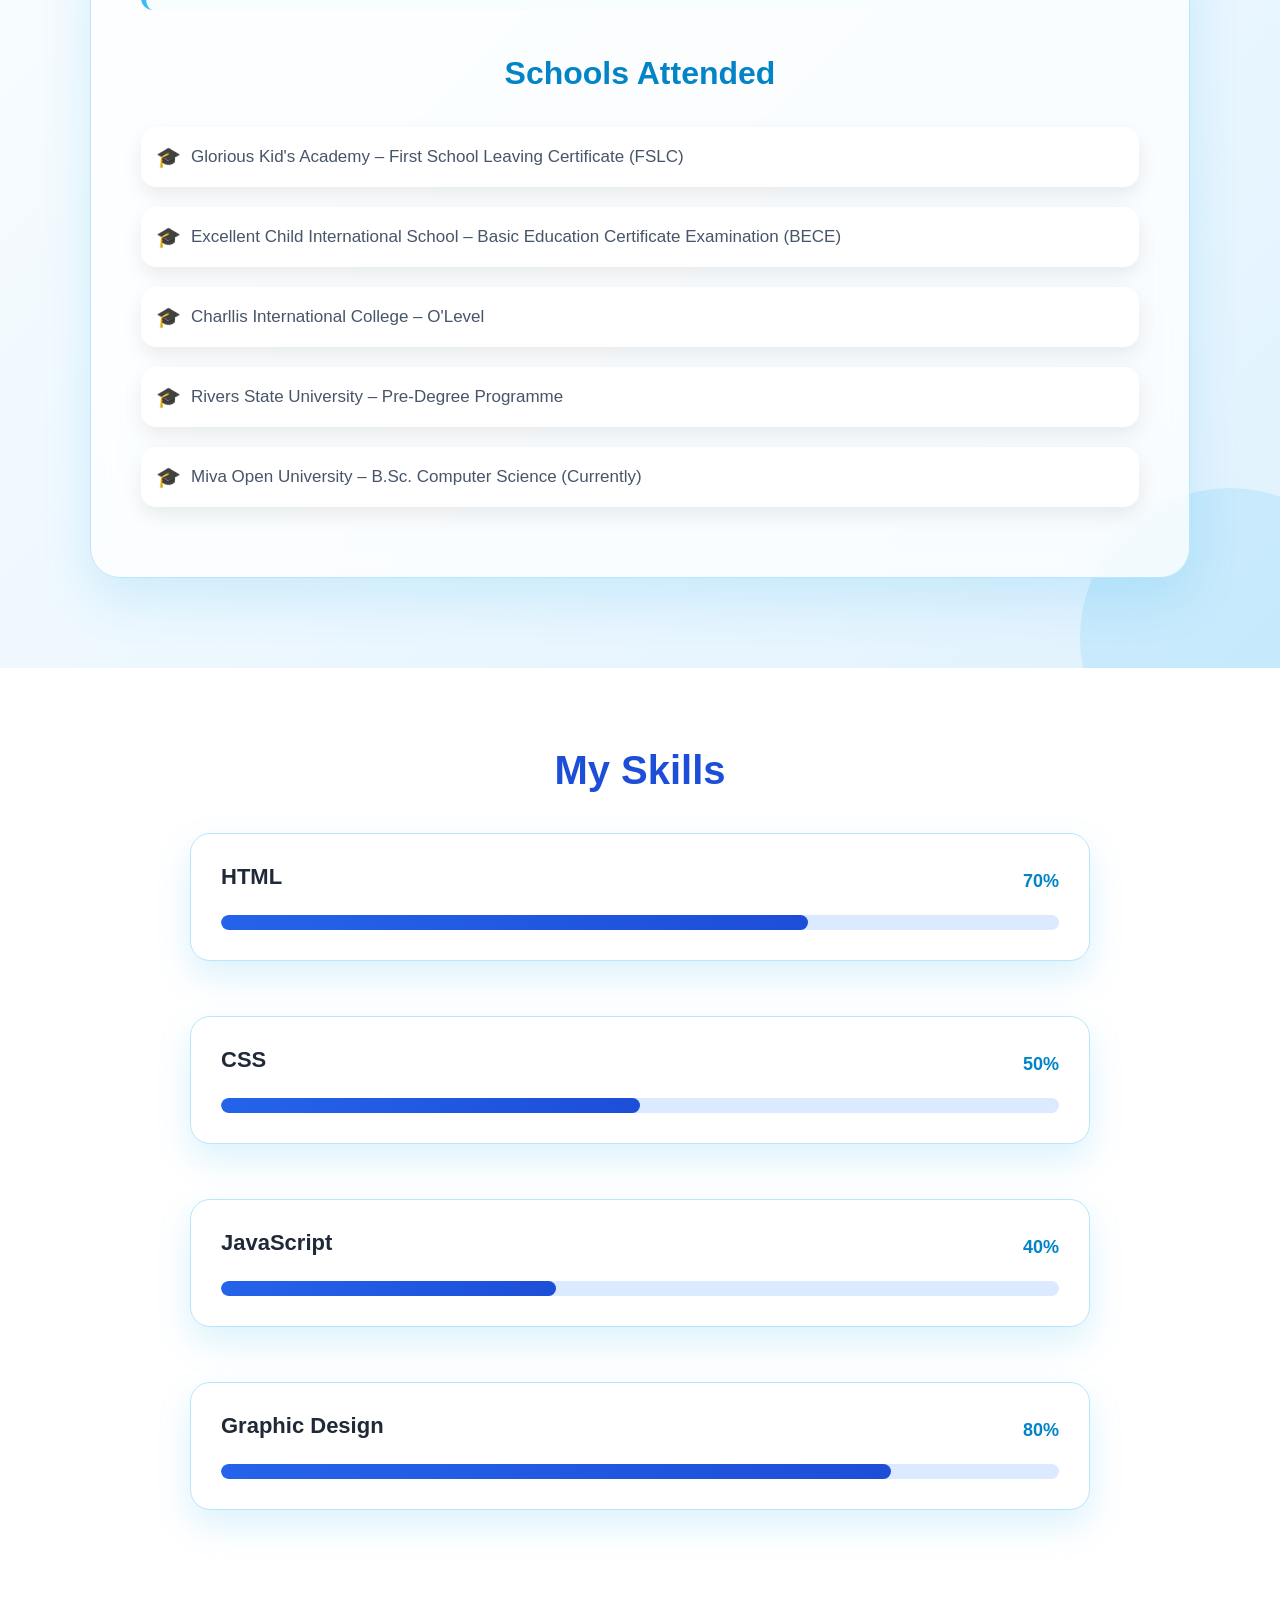
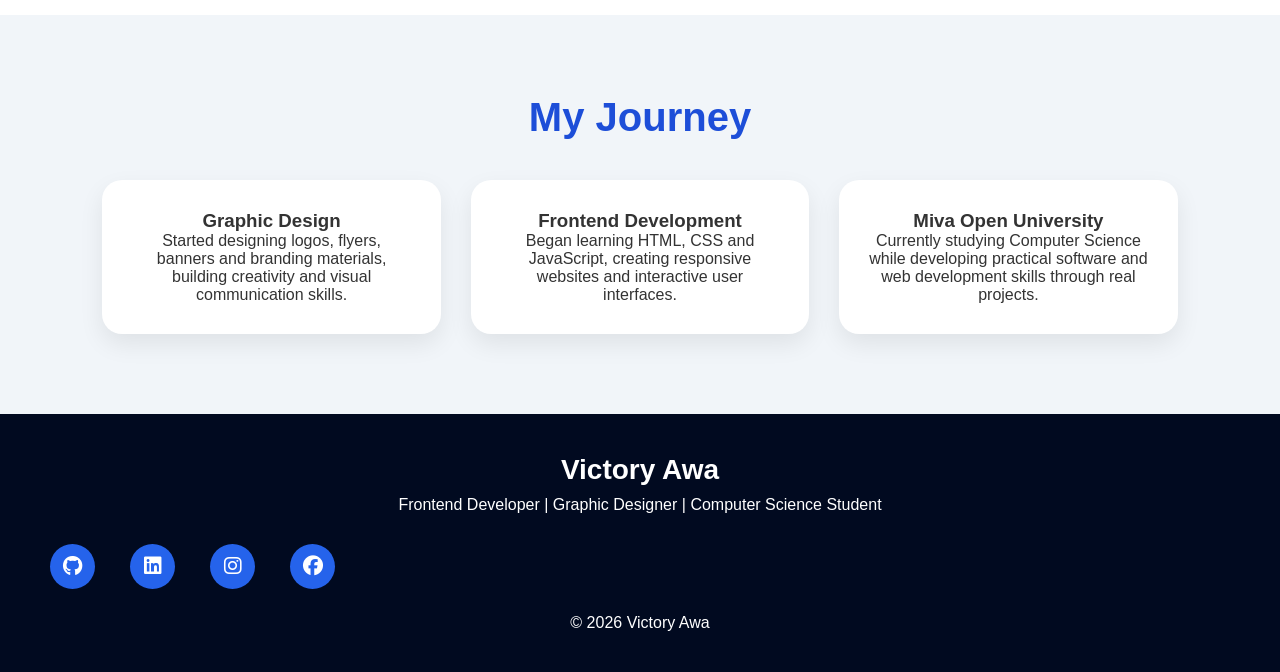
==== commit be3c9ac5: "Fixed mobile navigation" ====
--- a/about.html
+++ b/about.html
@@ -26,7 +26,9 @@
 <div class="logo">
 Victory Awa
 </div>
-
+<div class="menu-toggle">
+    <i class="fas fa-bars"></i>
+</div>
 
 <ul class="nav-links">
 
@@ -281,7 +283,7 @@
 
 </footer>
 
-
+<script src="js/script.js"></script>
 
 </body>
 
--- a/css/style.css
+++ b/css/style.css
@@ -27,87 +27,55 @@
 }
 
 
-
 .navbar{
-
-    display:flex;
-
-    justify-content:space-between;
-
-    align-items:center;
-
-    padding:20px 8%;
-
-    background:#0f172a;
-
-    position:relative;
-
-    top:0;
-
-    z-index:1000;
-
+    display: flex;
+    justify-content: space-between;
+    align-items: center;
+    padding: 20px 8%;
+    background: #0f172a;
+    position: relative;
 }
 
 .logo{
-
-    color:#fff;
-
-    font-size:28px;
-
-    font-weight:bold;
-
-}
-
-
-
-/* .nav-links{
-
-    display:flex;
-
-    list-style:none;
-
-    gap:30px;
-
-} */
+    color: white;
+    font-size: 28px;
+    font-weight: bold;
+}
+
 .nav-links{
-    display:none;
-    flex-direction:column;
-    position:absolute;
-    top:70px;
-    left:0;
-    width:100%;
-    background:#0f172a;
-}
-
-
-
-.nav-links li a{
-
-    color:#fff;
-
-    text-decoration:none;
-
-    transition:.3s;
-
-}
-.nav-links li{
-    text-align:center;
-    padding:15px;
-}
-
-
-
-.nav-links li a:hover,
-
-.nav-links li a.active{
-
-    color:#38bdf8;
-
-}
-.nav-links.active{
-    display:flex;
-}
-
+    display: flex;
+    list-style: none;
+    gap: 30px;
+}
+
+.menu-toggle{
+    display: none;
+    font-size: 28px;
+    color: white;
+    cursor: pointer;
+}
+
+@media (max-width:768px){
+
+    .menu-toggle{
+        display: block;
+    }
+
+    .nav-links{
+        display: none;
+        flex-direction: column;
+        position: absolute;
+        top: 70px;
+        left: 0;
+        width: 100%;
+        background: #0f172a;
+        padding: 20px 0;
+    }
+
+    .nav-links.active{
+        display: flex;
+    }
+}
 
 .hero{
 
